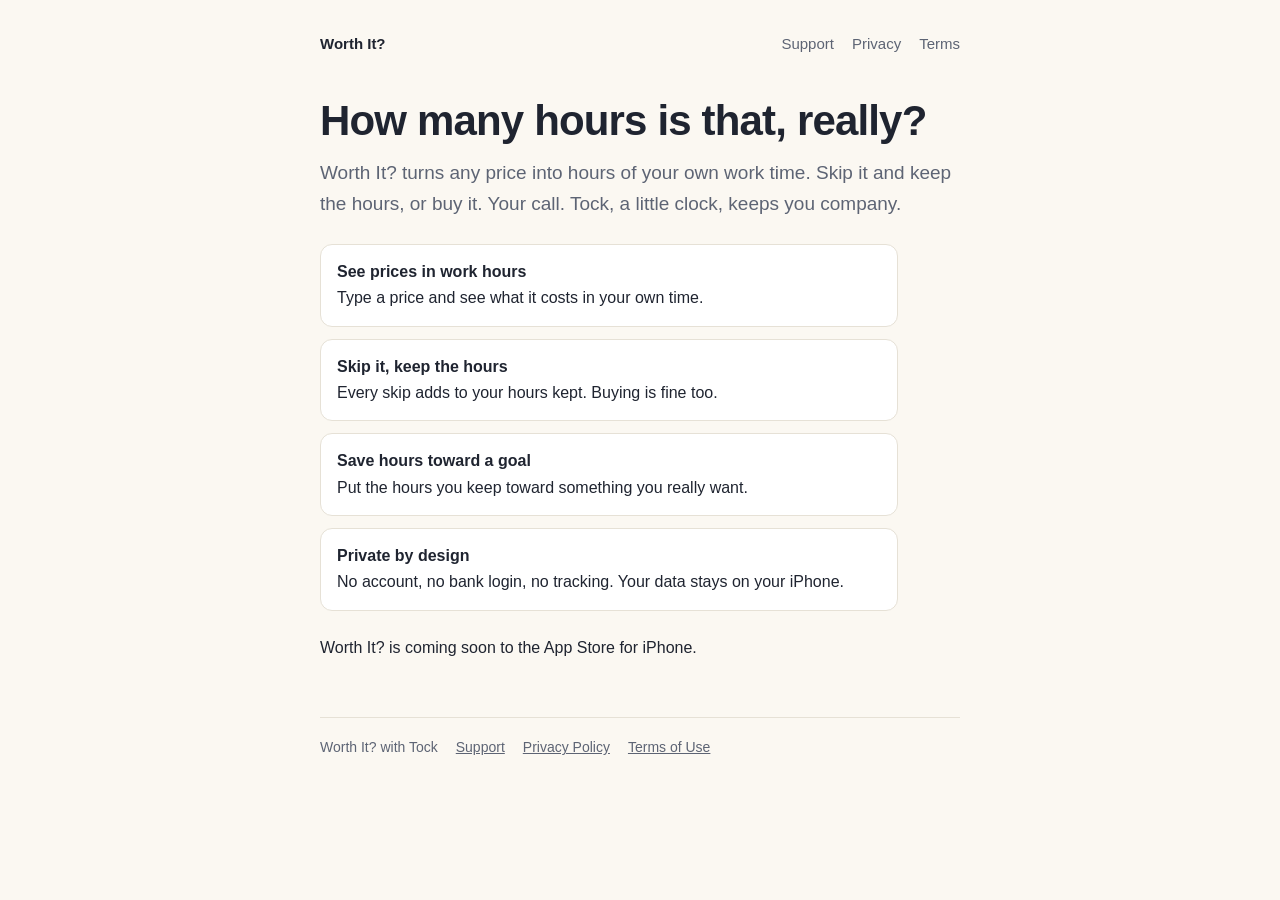
==== index.html @ 9685e4cf "Worth It? site: home, support, privacy and terms Co-Authored-By: Claude Opus 5.5 <noreply@anthropic." ====
<!doctype html>
<html lang="en">
<head>
<meta charset="utf-8">
<meta name="viewport" content="width=device-width, initial-scale=1, viewport-fit=cover">
<title>Worth It? with Tock</title>
<meta name="description" content="Worth It? turns any price into hours of your own work time, so you can decide what's worth it. No account, no tracking.">
<link rel="stylesheet" href="style.css">
</head>
<body>
<div class="wrap">
  <nav>
    <a class="brand" href="./">Worth It?</a>
    <a href="support/">Support</a>
    <a href="privacy/">Privacy</a>
    <a href="terms/">Terms</a>
  </nav>

  <h1>How many hours is that, really?</h1>
  <p class="lede">Worth It? turns any price into hours of your own work time. Skip it and keep the hours, or buy it. Your call. Tock, a little clock, keeps you company.</p>

  <ul class="points">
    <li><strong>See prices in work hours</strong>Type a price and see what it costs in your own time.</li>
    <li><strong>Skip it, keep the hours</strong>Every skip adds to your hours kept. Buying is fine too.</li>
    <li><strong>Save hours toward a goal</strong>Put the hours you keep toward something you really want.</li>
    <li><strong>Private by design</strong>No account, no bank login, no tracking. Your data stays on your iPhone.</li>
  </ul>

  <p>Worth It? is coming soon to the App Store for iPhone.</p>

  <footer>
    <span>Worth It? with Tock</span>
    <a href="support/">Support</a>
    <a href="privacy/">Privacy Policy</a>
    <a href="terms/">Terms of Use</a>
  </footer>
</div>
</body>
</html>
---- style.css ----
:root {
  --bg: #fbf8f2;
  --surface: #ffffff;
  --fg: #1f2430;
  --muted: #5d6474;
  --line: #e6e1d6;
  --accent: #c2410c;
  --accent-text: #9a3412;
  color-scheme: light;
}
@media (prefers-color-scheme: dark) {
  :root {
    --bg: #14161b;
    --surface: #1c1f26;
    --fg: #ebedf2;
    --muted: #a3a9b6;
    --line: #2c303a;
    --accent: #fb923c;
    --accent-text: #fdba74;
    color-scheme: dark;
  }
}
* { box-sizing: border-box; }
body {
  margin: 0;
  background: var(--bg);
  color: var(--fg);
  font: 16px/1.65 -apple-system, BlinkMacSystemFont, "SF Pro Text", "Segoe UI", Roboto, sans-serif;
}
.wrap {
  max-width: 680px;
  margin: 0 auto;
  padding-block: 32px 64px;
  padding-left: max(20px, env(safe-area-inset-left, 0px));
  padding-right: max(20px, env(safe-area-inset-right, 0px));
}
nav { display: flex; flex-wrap: wrap; gap: 6px 18px; align-items: center; margin-bottom: 40px; font-size: 15px; }
nav .brand { font-weight: 700; color: var(--fg); margin-right: auto; text-decoration: none; }
nav a { color: var(--muted); text-decoration: none; }
nav a:hover, nav a[aria-current] { color: var(--accent-text); }
h1 { font: 700 clamp(30px, 6vw, 42px)/1.15 -apple-system, BlinkMacSystemFont, "SF Pro Display", sans-serif; letter-spacing: -0.02em; margin: 0 0 12px; text-wrap: balance; }
h2 { font-size: 20px; margin: 36px 0 8px; }
p, li { max-width: 65ch; }
a { color: var(--accent-text); }
.lede { font-size: 19px; color: var(--muted); margin-top: 0; }
.meta { color: var(--muted); font-size: 14px; }
.card { background: var(--surface); border: 1px solid var(--line); border-radius: 14px; padding: 18px 20px; margin: 20px 0; }
.card p { margin: 6px 0; }
.points { display: grid; gap: 12px; padding: 0; list-style: none; margin: 24px 0; }
.points li { background: var(--surface); border: 1px solid var(--line); border-radius: 12px; padding: 14px 16px; }
.points strong { display: block; }
footer { margin-top: 56px; padding-top: 18px; border-top: 1px solid var(--line); color: var(--muted); font-size: 14px; display: flex; flex-wrap: wrap; gap: 6px 18px; }
footer a { color: var(--muted); }
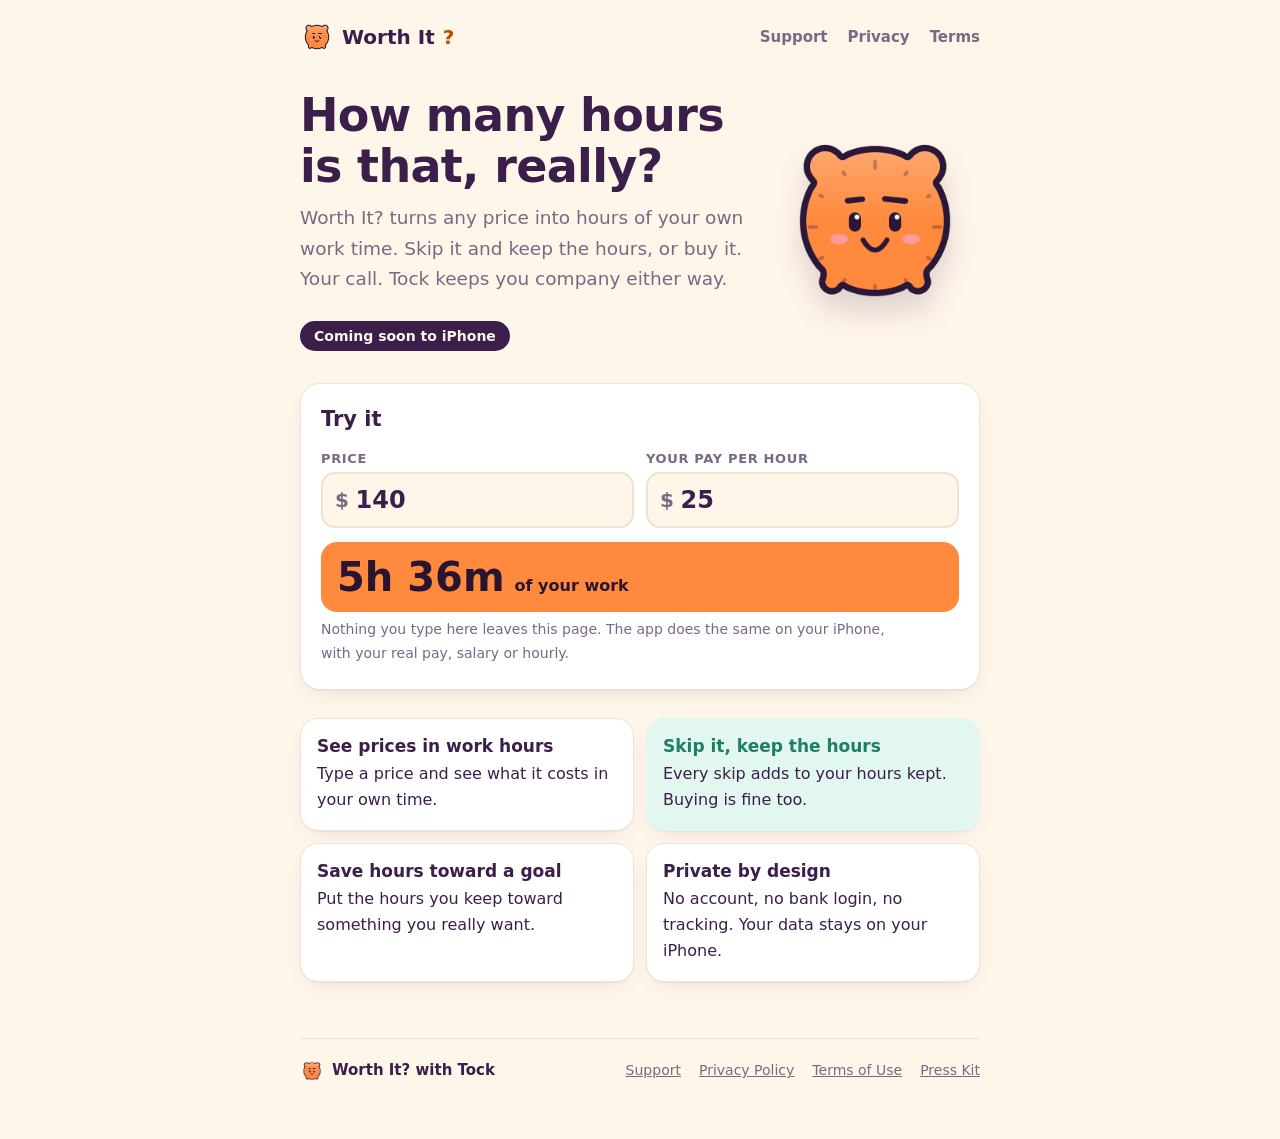
==== commit 91a08971: "Sunny theme, Tock logos, try-it calculator and press kit Co-Authored-By: Claude Opus 5.5 <noreply@an" ====
--- a/index.html
+++ b/index.html
@@ -5,35 +5,81 @@
 <meta name="viewport" content="width=device-width, initial-scale=1, viewport-fit=cover">
 <title>Worth It? with Tock</title>
 <meta name="description" content="Worth It? turns any price into hours of your own work time, so you can decide what's worth it. No account, no tracking.">
+<meta name="theme-color" content="#fff6ea" media="(prefers-color-scheme: light)">
+<meta name="theme-color" content="#1f1626" media="(prefers-color-scheme: dark)">
+<link rel="icon" type="image/png" href="assets/favicon.png">
+<link rel="apple-touch-icon" href="assets/apple-touch-icon.png">
+<meta property="og:title" content="Worth It? with Tock">
+<meta property="og:description" content="See any price in hours of your work. Then decide.">
+<meta property="og:image" content="https://iamvaibhavkhatri.github.io/worthit-app/assets/social.png">
+<meta property="og:url" content="https://iamvaibhavkhatri.github.io/worthit-app/">
+<meta name="twitter:card" content="summary_large_image">
 <link rel="stylesheet" href="style.css">
 </head>
 <body>
 <div class="wrap">
   <nav>
-    <a class="brand" href="./">Worth It?</a>
+    <a class="brand" href="./"><img src="assets/tock.png" alt="">Worth It<span class="q">?</span></a>
     <a href="support/">Support</a>
     <a href="privacy/">Privacy</a>
     <a href="terms/">Terms</a>
   </nav>
 
-  <h1>How many hours is that, really?</h1>
-  <p class="lede">Worth It? turns any price into hours of your own work time. Skip it and keep the hours, or buy it. Your call. Tock, a little clock, keeps you company.</p>
+  <section class="hero">
+    <div>
+      <h1>How many hours is that, really?</h1>
+      <p class="lede">Worth It? turns any price into hours of your own work time. Skip it and keep the hours, or buy it. Your call. Tock keeps you company either way.</p>
+      <span class="soon">Coming soon to iPhone</span>
+    </div>
+    <img class="tock" src="assets/tock.png" alt="Tock, a friendly orange clock with a smile" width="210" height="210">
+  </section>
+
+  <section class="card try" aria-labelledby="try-title">
+    <h2 id="try-title">Try it</h2>
+    <div class="fields">
+      <label for="price">Price
+        <span class="money"><span>$</span><input id="price" inputmode="decimal" autocomplete="off" value="140"></span>
+      </label>
+      <label for="wage">Your pay per hour
+        <span class="money"><span>$</span><input id="wage" inputmode="decimal" autocomplete="off" value="25"></span>
+      </label>
+    </div>
+    <div class="result" aria-live="polite"><strong id="hours">5h 36m</strong><span>of your work</span></div>
+    <p class="hint">Nothing you type here leaves this page. The app does the same on your iPhone, with your real pay, salary or hourly.</p>
+  </section>
 
   <ul class="points">
     <li><strong>See prices in work hours</strong>Type a price and see what it costs in your own time.</li>
-    <li><strong>Skip it, keep the hours</strong>Every skip adds to your hours kept. Buying is fine too.</li>
+    <li class="kept"><strong>Skip it, keep the hours</strong>Every skip adds to your hours kept. Buying is fine too.</li>
     <li><strong>Save hours toward a goal</strong>Put the hours you keep toward something you really want.</li>
     <li><strong>Private by design</strong>No account, no bank login, no tracking. Your data stays on your iPhone.</li>
   </ul>
 
-  <p>Worth It? is coming soon to the App Store for iPhone.</p>
-
   <footer>
-    <span>Worth It? with Tock</span>
+    <span class="sig"><img src="assets/tock.png" alt="">Worth It? with Tock</span>
     <a href="support/">Support</a>
     <a href="privacy/">Privacy Policy</a>
     <a href="terms/">Terms of Use</a>
+    <a href="press/">Press Kit</a>
   </footer>
 </div>
+<script>
+(function () {
+  var price = document.getElementById("price");
+  var wage = document.getElementById("wage");
+  var out = document.getElementById("hours");
+  function num(el) { return parseFloat(String(el.value).replace(/[^0-9.]/g, "")); }
+  function update() {
+    var p = num(price), w = num(wage);
+    if (!(p > 0) || !(w > 0)) { out.textContent = "–"; return; }
+    var mins = Math.round(p / w * 60);
+    var h = Math.floor(mins / 60), m = mins % 60;
+    out.textContent = h === 0 ? m + "m" : (m === 0 ? h + "h" : h + "h " + m + "m");
+  }
+  price.addEventListener("input", update);
+  wage.addEventListener("input", update);
+  update();
+})();
+</script>
 </body>
 </html>
--- a/style.css
+++ b/style.css
@@ -1,53 +1,114 @@
+/* Sunny, Tock's default theme (Core/Palette+Classic.swift). */
 :root {
-  --bg: #fbf8f2;
+  --bg: #fff6ea;
+  --bg-deep: #ffe2c4;
   --surface: #ffffff;
-  --fg: #1f2430;
-  --muted: #5d6474;
-  --line: #e6e1d6;
-  --accent: #c2410c;
-  --accent-text: #9a3412;
+  --ink: #3b1f4a;
+  --muted: #7a6884;
+  --line: #f1e1cf;
+  --primary: #ff8a3d;
+  --on-primary: #2a1530;
+  --primary-text: #bc4b00;
+  --kept: #2ec4a0;
+  --kept-text: #1e7e67;
+  --kept-soft: #e2f7f0;
+  --shadow: 0 1px 0 rgba(59, 31, 74, 0.04), 0 8px 24px -12px rgba(59, 31, 74, 0.18);
+  --round: ui-rounded, "SF Pro Rounded", "Nunito", -apple-system, BlinkMacSystemFont, "Segoe UI", system-ui, sans-serif;
+  --text: -apple-system, BlinkMacSystemFont, "SF Pro Text", "Segoe UI", Roboto, system-ui, sans-serif;
   color-scheme: light;
 }
 @media (prefers-color-scheme: dark) {
   :root {
-    --bg: #14161b;
-    --surface: #1c1f26;
-    --fg: #ebedf2;
-    --muted: #a3a9b6;
-    --line: #2c303a;
-    --accent: #fb923c;
-    --accent-text: #fdba74;
+    --bg: #1f1626;
+    --bg-deep: #2a1d33;
+    --surface: #2d2236;
+    --ink: #f8ecff;
+    --muted: #b7a6c2;
+    --line: #3d2f48;
+    --primary: #ff9a55;
+    --on-primary: #2a1530;
+    --primary-text: #ff9a55;
+    --kept: #4fddb9;
+    --kept-text: #4fddb9;
+    --kept-soft: #1d3a33;
+    --shadow: 0 8px 24px -12px rgba(0, 0, 0, 0.6);
     color-scheme: dark;
   }
 }
 * { box-sizing: border-box; }
+html { -webkit-text-size-adjust: 100%; }
 body {
   margin: 0;
   background: var(--bg);
-  color: var(--fg);
-  font: 16px/1.65 -apple-system, BlinkMacSystemFont, "SF Pro Text", "Segoe UI", Roboto, sans-serif;
+  color: var(--ink);
+  font: 16px/1.65 var(--text);
 }
 .wrap {
-  max-width: 680px;
+  max-width: 720px;
   margin: 0 auto;
-  padding-block: 32px 64px;
+  padding-block: 20px 56px;
   padding-left: max(20px, env(safe-area-inset-left, 0px));
   padding-right: max(20px, env(safe-area-inset-right, 0px));
 }
-nav { display: flex; flex-wrap: wrap; gap: 6px 18px; align-items: center; margin-bottom: 40px; font-size: 15px; }
-nav .brand { font-weight: 700; color: var(--fg); margin-right: auto; text-decoration: none; }
-nav a { color: var(--muted); text-decoration: none; }
-nav a:hover, nav a[aria-current] { color: var(--accent-text); }
-h1 { font: 700 clamp(30px, 6vw, 42px)/1.15 -apple-system, BlinkMacSystemFont, "SF Pro Display", sans-serif; letter-spacing: -0.02em; margin: 0 0 12px; text-wrap: balance; }
-h2 { font-size: 20px; margin: 36px 0 8px; }
+a { color: var(--primary-text); }
+:focus-visible { outline: 3px solid var(--primary); outline-offset: 3px; border-radius: 6px; }
+
+/* Header */
+nav { display: flex; flex-wrap: wrap; align-items: center; gap: 6px 20px; margin-bottom: 36px; font: 600 15px/1 var(--round); }
+.brand { display: inline-flex; align-items: center; gap: 8px; margin-right: auto; color: var(--ink); text-decoration: none; font: 800 20px/1 var(--round); }
+.brand img { width: 34px; height: 34px; }
+.q { color: var(--primary-text); }
+nav a:not(.brand) { color: var(--muted); text-decoration: none; padding: 6px 0; }
+nav a:not(.brand):hover, nav a[aria-current] { color: var(--primary-text); }
+
+/* Type */
+h1, h2, h3 { font-family: var(--round); text-wrap: balance; }
+h1 { font-size: clamp(32px, 7vw, 46px); font-weight: 800; line-height: 1.1; letter-spacing: -0.015em; margin: 0 0 12px; }
+h2 { font-size: 21px; font-weight: 800; margin: 36px 0 6px; }
 p, li { max-width: 65ch; }
-a { color: var(--accent-text); }
-.lede { font-size: 19px; color: var(--muted); margin-top: 0; }
-.meta { color: var(--muted); font-size: 14px; }
-.card { background: var(--surface); border: 1px solid var(--line); border-radius: 14px; padding: 18px 20px; margin: 20px 0; }
+.lede { font-size: 18.5px; color: var(--muted); margin-top: 0; }
+.meta { color: var(--muted); font-size: 14px; margin-top: -4px; }
+
+/* Cards */
+.card { background: var(--surface); border: 1px solid var(--line); border-radius: 20px; padding: 18px 20px; margin: 20px 0; box-shadow: var(--shadow); }
 .card p { margin: 6px 0; }
-.points { display: grid; gap: 12px; padding: 0; list-style: none; margin: 24px 0; }
-.points li { background: var(--surface); border: 1px solid var(--line); border-radius: 12px; padding: 14px 16px; }
-.points strong { display: block; }
-footer { margin-top: 56px; padding-top: 18px; border-top: 1px solid var(--line); color: var(--muted); font-size: 14px; display: flex; flex-wrap: wrap; gap: 6px 18px; }
+
+/* Home hero */
+.hero { display: grid; grid-template-columns: 1fr 210px; gap: 24px; align-items: center; margin-bottom: 8px; }
+.hero > div { min-width: 0; }
+.hero .tock { width: 100%; max-width: 210px; justify-self: center; animation: bob 3.2s ease-in-out infinite; filter: drop-shadow(0 18px 14px rgba(59, 31, 74, 0.16)); }
+@keyframes bob { 0%, 100% { transform: translateY(0) rotate(-2deg); } 50% { transform: translateY(-10px) rotate(2deg); } }
+@media (prefers-reduced-motion: reduce) { .hero .tock { animation: none; } }
+.soon { display: inline-flex; align-items: center; gap: 8px; margin-top: 8px; padding: 8px 14px; border-radius: 999px; background: var(--ink); color: var(--bg); font: 700 14px/1 var(--round); }
+@media (max-width: 560px) {
+  .hero { grid-template-columns: 1fr; }
+  .hero .tock { order: -1; max-width: 150px; }
+}
+
+/* Try it */
+.try { margin-top: 32px; }
+.try h2 { margin-top: 0; }
+.fields { display: grid; grid-template-columns: 1fr 1fr; gap: 12px; margin: 14px 0; }
+.fields label { display: grid; gap: 6px; font: 700 13px/1.2 var(--round); color: var(--muted); text-transform: uppercase; letter-spacing: 0.05em; min-width: 0; }
+.money { display: flex; align-items: center; background: var(--bg); border: 2px solid var(--line); border-radius: 14px; padding: 0 12px; }
+.money:focus-within { border-color: var(--primary); }
+.money span { font: 700 20px/1 var(--round); color: var(--muted); }
+.money input { width: 100%; min-width: 0; border: 0; background: transparent; color: var(--ink); font: 800 24px/1 var(--round); padding: 12px 6px; outline: none; font-variant-numeric: tabular-nums; }
+.result { display: flex; flex-wrap: wrap; align-items: baseline; gap: 4px 10px; padding: 14px 16px; border-radius: 16px; background: var(--primary); color: var(--on-primary); }
+.result strong { font: 800 clamp(30px, 8vw, 40px)/1.05 var(--round); font-variant-numeric: tabular-nums; }
+.result span { font: 600 16px/1.3 var(--round); }
+.hint { color: var(--muted); font-size: 14px; margin: 10px 0 0; }
+
+/* Features */
+.points { display: grid; grid-template-columns: repeat(2, minmax(0, 1fr)); gap: 12px; padding: 0; list-style: none; margin: 28px 0; }
+.points li { background: var(--surface); border: 1px solid var(--line); border-radius: 18px; padding: 16px; box-shadow: var(--shadow); }
+.points strong { display: block; font: 800 17px/1.3 var(--round); margin-bottom: 4px; }
+.points .kept { background: var(--kept-soft); border-color: transparent; }
+.points .kept strong { color: var(--kept-text); }
+@media (max-width: 560px) { .points { grid-template-columns: minmax(0, 1fr); } }
+
+/* Footer */
+footer { margin-top: 56px; padding-top: 20px; border-top: 1px solid var(--line); color: var(--muted); font-size: 14px; display: flex; flex-wrap: wrap; align-items: center; gap: 8px 18px; }
+footer .sig { display: inline-flex; align-items: center; gap: 8px; margin-right: auto; font: 700 15px/1 var(--round); color: var(--ink); }
+footer .sig img { width: 24px; height: 24px; }
 footer a { color: var(--muted); }
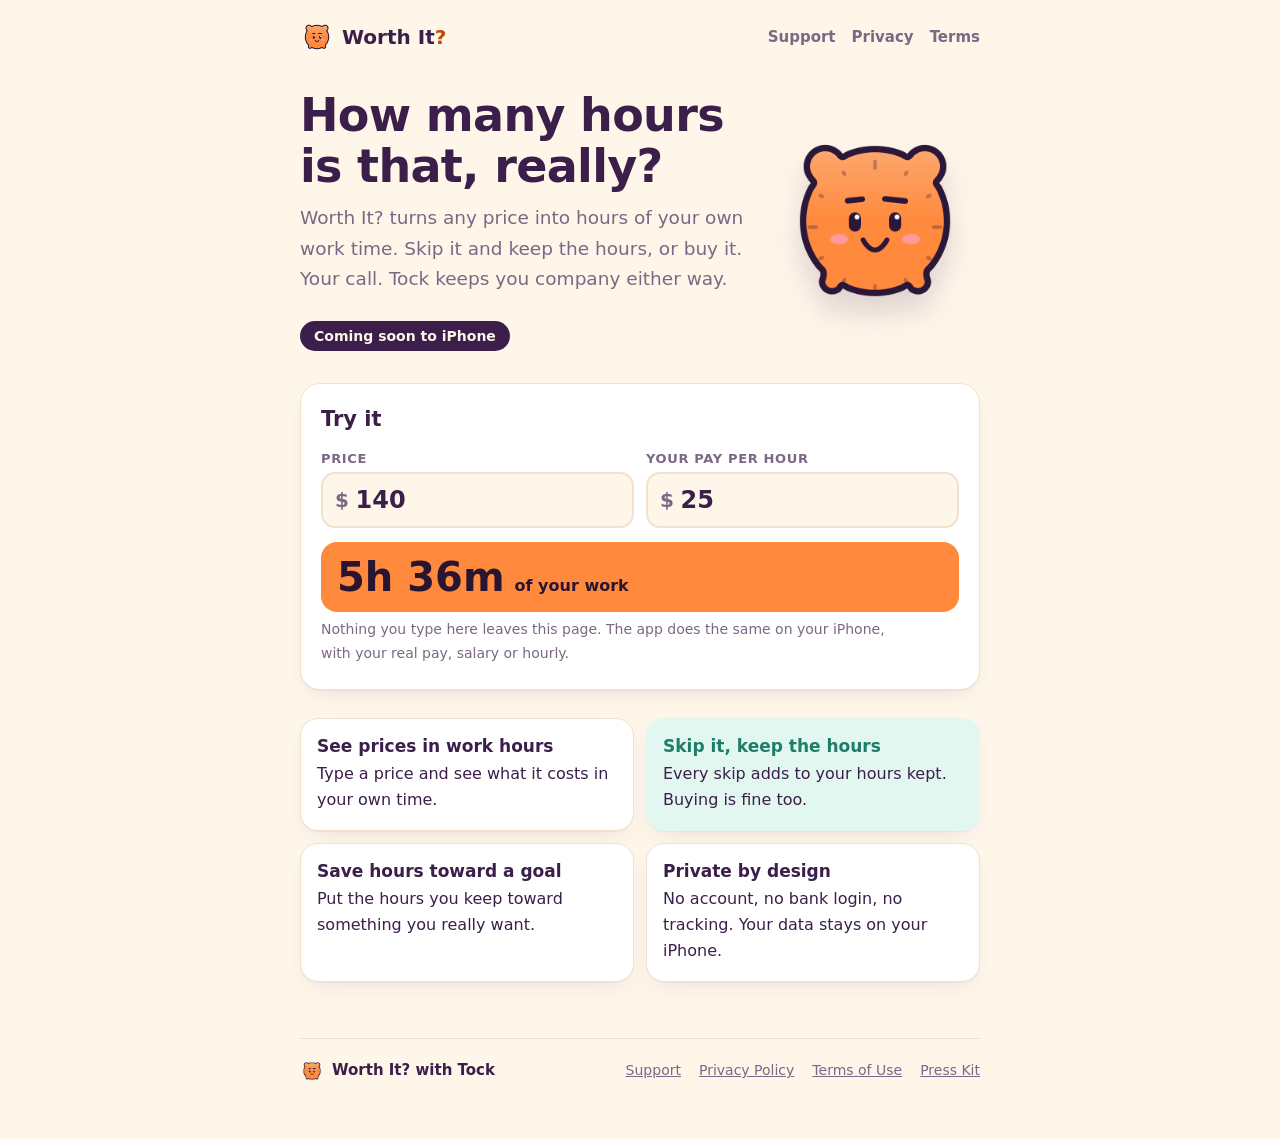
==== commit 59576dce: "Fix logo spacing, Tock shape and nav on phones Co-Authored-By: Claude Opus 5.5 <noreply@anthropic.co" ====
--- a/index.html
+++ b/index.html
@@ -19,7 +19,7 @@
 <body>
 <div class="wrap">
   <nav>
-    <a class="brand" href="./"><img src="assets/tock.png" alt="">Worth It<span class="q">?</span></a>
+    <a class="brand" href="./"><img src="assets/tock.png" alt=""><span>Worth It<span class="q">?</span></span></a>
     <a href="support/">Support</a>
     <a href="privacy/">Privacy</a>
     <a href="terms/">Terms</a>
--- a/style.css
+++ b/style.css
@@ -54,7 +54,7 @@
 :focus-visible { outline: 3px solid var(--primary); outline-offset: 3px; border-radius: 6px; }
 
 /* Header */
-nav { display: flex; flex-wrap: wrap; align-items: center; gap: 6px 20px; margin-bottom: 36px; font: 600 15px/1 var(--round); }
+nav { display: flex; flex-wrap: wrap; align-items: center; gap: 6px 16px; margin-bottom: 36px; font: 600 15px/1 var(--round); }
 .brand { display: inline-flex; align-items: center; gap: 8px; margin-right: auto; color: var(--ink); text-decoration: none; font: 800 20px/1 var(--round); }
 .brand img { width: 34px; height: 34px; }
 .q { color: var(--primary-text); }
@@ -76,13 +76,16 @@
 /* Home hero */
 .hero { display: grid; grid-template-columns: 1fr 210px; gap: 24px; align-items: center; margin-bottom: 8px; }
 .hero > div { min-width: 0; }
-.hero .tock { width: 100%; max-width: 210px; justify-self: center; animation: bob 3.2s ease-in-out infinite; filter: drop-shadow(0 18px 14px rgba(59, 31, 74, 0.16)); }
+.hero .tock { width: 100%; height: auto; max-width: 210px; justify-self: center; animation: bob 3.2s ease-in-out infinite; filter: drop-shadow(0 18px 14px rgba(59, 31, 74, 0.16)); }
 @keyframes bob { 0%, 100% { transform: translateY(0) rotate(-2deg); } 50% { transform: translateY(-10px) rotate(2deg); } }
 @media (prefers-reduced-motion: reduce) { .hero .tock { animation: none; } }
 .soon { display: inline-flex; align-items: center; gap: 8px; margin-top: 8px; padding: 8px 14px; border-radius: 999px; background: var(--ink); color: var(--bg); font: 700 14px/1 var(--round); }
 @media (max-width: 560px) {
   .hero { grid-template-columns: 1fr; }
   .hero .tock { order: -1; max-width: 150px; }
+  nav { font-size: 14px; gap: 6px 12px; }
+  .brand { font-size: 18px; }
+  .brand img { width: 30px; height: 30px; }
 }
 
 /* Try it */
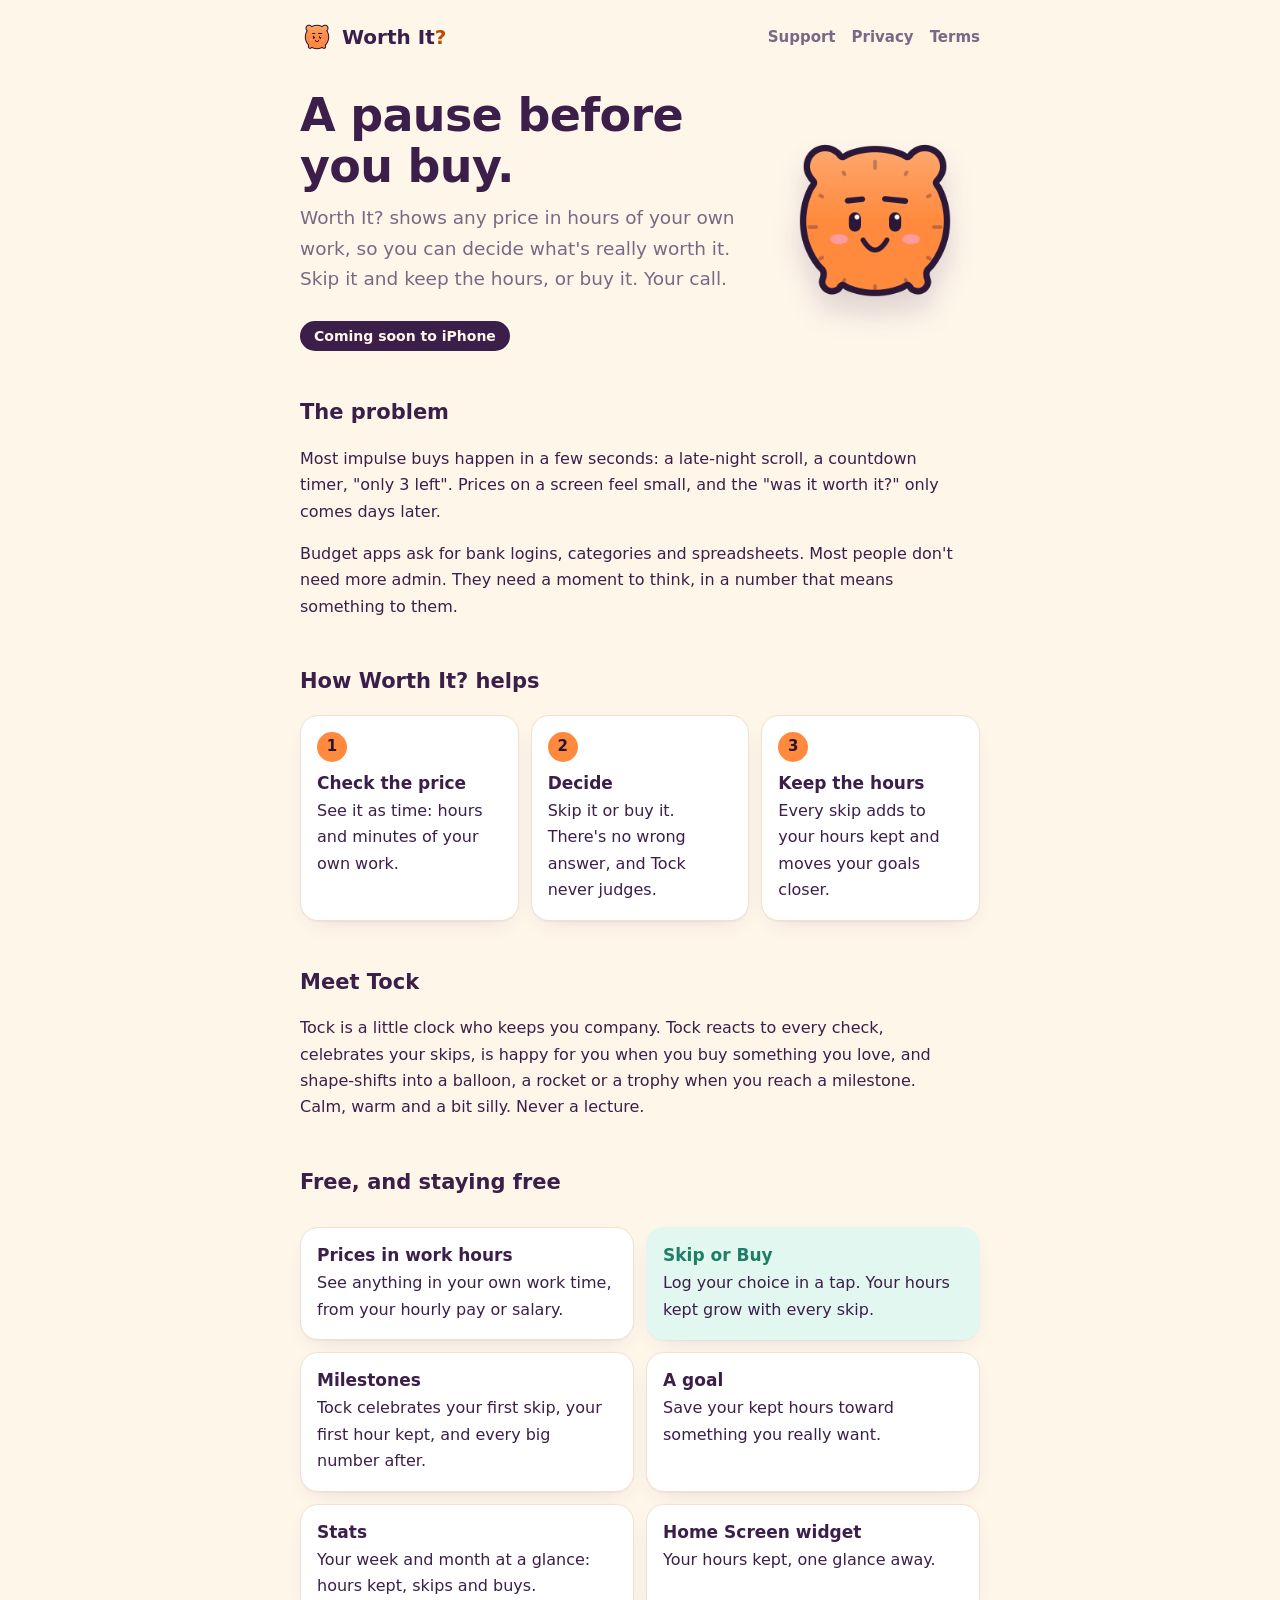
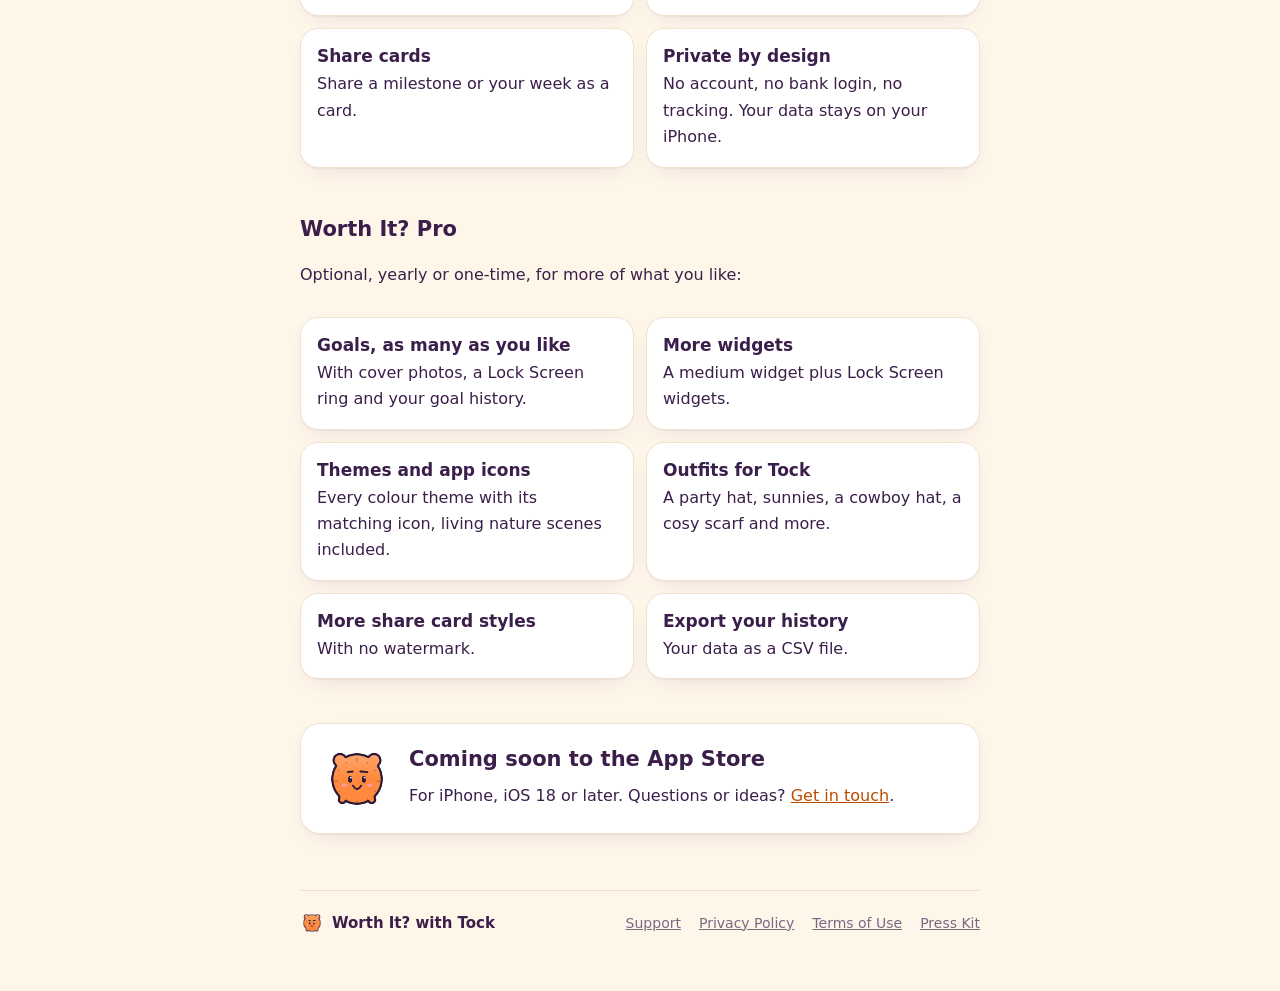
==== commit d95532b8: "Home: drop the calculator; focus on the problem, how it helps, Tock and features Co-Authored-By: Cla" ====
--- a/index.html
+++ b/index.html
@@ -4,7 +4,7 @@
 <meta charset="utf-8">
 <meta name="viewport" content="width=device-width, initial-scale=1, viewport-fit=cover">
 <title>Worth It? with Tock</title>
-<meta name="description" content="Worth It? turns any price into hours of your own work time, so you can decide what's worth it. No account, no tracking.">
+<meta name="description" content="Worth It? helps you pause before you buy. See any price in hours of your own work, skip what isn't worth it, and watch the hours you keep add up. No account, no tracking.">
 <meta name="theme-color" content="#fff6ea" media="(prefers-color-scheme: light)">
 <meta name="theme-color" content="#1f1626" media="(prefers-color-scheme: dark)">
 <link rel="icon" type="image/png" href="assets/favicon.png">
@@ -27,33 +27,67 @@
 
   <section class="hero">
     <div>
-      <h1>How many hours is that, really?</h1>
-      <p class="lede">Worth It? turns any price into hours of your own work time. Skip it and keep the hours, or buy it. Your call. Tock keeps you company either way.</p>
+      <h1>A pause before you buy.</h1>
+      <p class="lede">Worth It? shows any price in hours of your own work, so you can decide what's really worth it. Skip it and keep the hours, or buy it. Your call.</p>
       <span class="soon">Coming soon to iPhone</span>
     </div>
     <img class="tock" src="assets/tock.png" alt="Tock, a friendly orange clock with a smile" width="210" height="210">
   </section>
 
-  <section class="card try" aria-labelledby="try-title">
-    <h2 id="try-title">Try it</h2>
-    <div class="fields">
-      <label for="price">Price
-        <span class="money"><span>$</span><input id="price" inputmode="decimal" autocomplete="off" value="140"></span>
-      </label>
-      <label for="wage">Your pay per hour
-        <span class="money"><span>$</span><input id="wage" inputmode="decimal" autocomplete="off" value="25"></span>
-      </label>
-    </div>
-    <div class="result" aria-live="polite"><strong id="hours">5h 36m</strong><span>of your work</span></div>
-    <p class="hint">Nothing you type here leaves this page. The app does the same on your iPhone, with your real pay, salary or hourly.</p>
+  <section>
+    <h2>The problem</h2>
+    <p>Most impulse buys happen in a few seconds: a late-night scroll, a countdown timer, "only 3 left". Prices on a screen feel small, and the "was it worth it?" only comes days later.</p>
+    <p>Budget apps ask for bank logins, categories and spreadsheets. Most people don't need more admin. They need a moment to think, in a number that means something to them.</p>
   </section>
 
-  <ul class="points">
-    <li><strong>See prices in work hours</strong>Type a price and see what it costs in your own time.</li>
-    <li class="kept"><strong>Skip it, keep the hours</strong>Every skip adds to your hours kept. Buying is fine too.</li>
-    <li><strong>Save hours toward a goal</strong>Put the hours you keep toward something you really want.</li>
-    <li><strong>Private by design</strong>No account, no bank login, no tracking. Your data stays on your iPhone.</li>
-  </ul>
+  <section>
+    <h2>How Worth It? helps</h2>
+    <ol class="steps">
+      <li><strong>Check the price</strong>See it as time: hours and minutes of your own work.</li>
+      <li><strong>Decide</strong>Skip it or buy it. There's no wrong answer, and Tock never judges.</li>
+      <li><strong>Keep the hours</strong>Every skip adds to your hours kept and moves your goals closer.</li>
+    </ol>
+  </section>
+
+  <section>
+    <h2>Meet Tock</h2>
+    <p>Tock is a little clock who keeps you company. Tock reacts to every check, celebrates your skips, is happy for you when you buy something you love, and shape-shifts into a balloon, a rocket or a trophy when you reach a milestone. Calm, warm and a bit silly. Never a lecture.</p>
+  </section>
+
+  <section>
+    <h2>Free, and staying free</h2>
+    <ul class="points">
+      <li><strong>Prices in work hours</strong>See anything in your own work time, from your hourly pay or salary.</li>
+      <li class="kept"><strong>Skip or Buy</strong>Log your choice in a tap. Your hours kept grow with every skip.</li>
+      <li><strong>Milestones</strong>Tock celebrates your first skip, your first hour kept, and every big number after.</li>
+      <li><strong>A goal</strong>Save your kept hours toward something you really want.</li>
+      <li><strong>Stats</strong>Your week and month at a glance: hours kept, skips and buys.</li>
+      <li><strong>Home Screen widget</strong>Your hours kept, one glance away.</li>
+      <li><strong>Share cards</strong>Share a milestone or your week as a card.</li>
+      <li><strong>Private by design</strong>No account, no bank login, no tracking. Your data stays on your iPhone.</li>
+    </ul>
+  </section>
+
+  <section>
+    <h2>Worth It? Pro</h2>
+    <p>Optional, yearly or one-time, for more of what you like:</p>
+    <ul class="points">
+      <li><strong>Goals, as many as you like</strong>With cover photos, a Lock Screen ring and your goal history.</li>
+      <li><strong>More widgets</strong>A medium widget plus Lock Screen widgets.</li>
+      <li><strong>Themes and app icons</strong>Every colour theme with its matching icon, living nature scenes included.</li>
+      <li><strong>Outfits for Tock</strong>A party hat, sunnies, a cowboy hat, a cosy scarf and more.</li>
+      <li><strong>More share card styles</strong>With no watermark.</li>
+      <li><strong>Export your history</strong>Your data as a CSV file.</li>
+    </ul>
+  </section>
+
+  <section class="card closing">
+    <img src="assets/tock.png" alt="" width="72" height="72">
+    <div>
+      <h2>Coming soon to the App Store</h2>
+      <p>For iPhone, iOS 18 or later. Questions or ideas? <a href="support/">Get in touch</a>.</p>
+    </div>
+  </section>
 
   <footer>
     <span class="sig"><img src="assets/tock.png" alt="">Worth It? with Tock</span>
@@ -63,23 +97,5 @@
     <a href="press/">Press Kit</a>
   </footer>
 </div>
-<script>
-(function () {
-  var price = document.getElementById("price");
-  var wage = document.getElementById("wage");
-  var out = document.getElementById("hours");
-  function num(el) { return parseFloat(String(el.value).replace(/[^0-9.]/g, "")); }
-  function update() {
-    var p = num(price), w = num(wage);
-    if (!(p > 0) || !(w > 0)) { out.textContent = "–"; return; }
-    var mins = Math.round(p / w * 60);
-    var h = Math.floor(mins / 60), m = mins % 60;
-    out.textContent = h === 0 ? m + "m" : (m === 0 ? h + "h" : h + "h " + m + "m");
-  }
-  price.addEventListener("input", update);
-  wage.addEventListener("input", update);
-  update();
-})();
-</script>
 </body>
 </html>
--- a/style.css
+++ b/style.css
@@ -88,19 +88,20 @@
   .brand img { width: 30px; height: 30px; }
 }
 
-/* Try it */
-.try { margin-top: 32px; }
-.try h2 { margin-top: 0; }
-.fields { display: grid; grid-template-columns: 1fr 1fr; gap: 12px; margin: 14px 0; }
-.fields label { display: grid; gap: 6px; font: 700 13px/1.2 var(--round); color: var(--muted); text-transform: uppercase; letter-spacing: 0.05em; min-width: 0; }
-.money { display: flex; align-items: center; background: var(--bg); border: 2px solid var(--line); border-radius: 14px; padding: 0 12px; }
-.money:focus-within { border-color: var(--primary); }
-.money span { font: 700 20px/1 var(--round); color: var(--muted); }
-.money input { width: 100%; min-width: 0; border: 0; background: transparent; color: var(--ink); font: 800 24px/1 var(--round); padding: 12px 6px; outline: none; font-variant-numeric: tabular-nums; }
-.result { display: flex; flex-wrap: wrap; align-items: baseline; gap: 4px 10px; padding: 14px 16px; border-radius: 16px; background: var(--primary); color: var(--on-primary); }
-.result strong { font: 800 clamp(30px, 8vw, 40px)/1.05 var(--round); font-variant-numeric: tabular-nums; }
-.result span { font: 600 16px/1.3 var(--round); }
-.hint { color: var(--muted); font-size: 14px; margin: 10px 0 0; }
+/* How it works */
+.steps { list-style: none; counter-reset: step; padding: 0; margin: 16px 0; display: grid; grid-template-columns: repeat(3, minmax(0, 1fr)); gap: 12px; }
+.steps li { counter-increment: step; background: var(--surface); border: 1px solid var(--line); border-radius: 18px; padding: 16px; box-shadow: var(--shadow); }
+.steps li::before { content: counter(step); display: grid; place-items: center; width: 30px; height: 30px; border-radius: 50%; background: var(--primary); color: var(--on-primary); font: 800 15px/1 var(--round); margin-bottom: 10px; }
+.steps strong { display: block; font: 800 17px/1.3 var(--round); margin-bottom: 4px; }
+@media (max-width: 560px) { .steps { grid-template-columns: minmax(0, 1fr); } }
+section > h2 { margin-top: 44px; }
+.points { margin-top: 16px; }
+
+/* Closing */
+.closing { display: flex; align-items: center; gap: 16px; margin-top: 44px; }
+.closing > div { min-width: 0; }
+.closing h2 { margin: 0 0 2px; }
+.closing img { flex: none; width: 72px; height: 72px; }
 
 /* Features */
 .points { display: grid; grid-template-columns: repeat(2, minmax(0, 1fr)); gap: 12px; padding: 0; list-style: none; margin: 28px 0; }
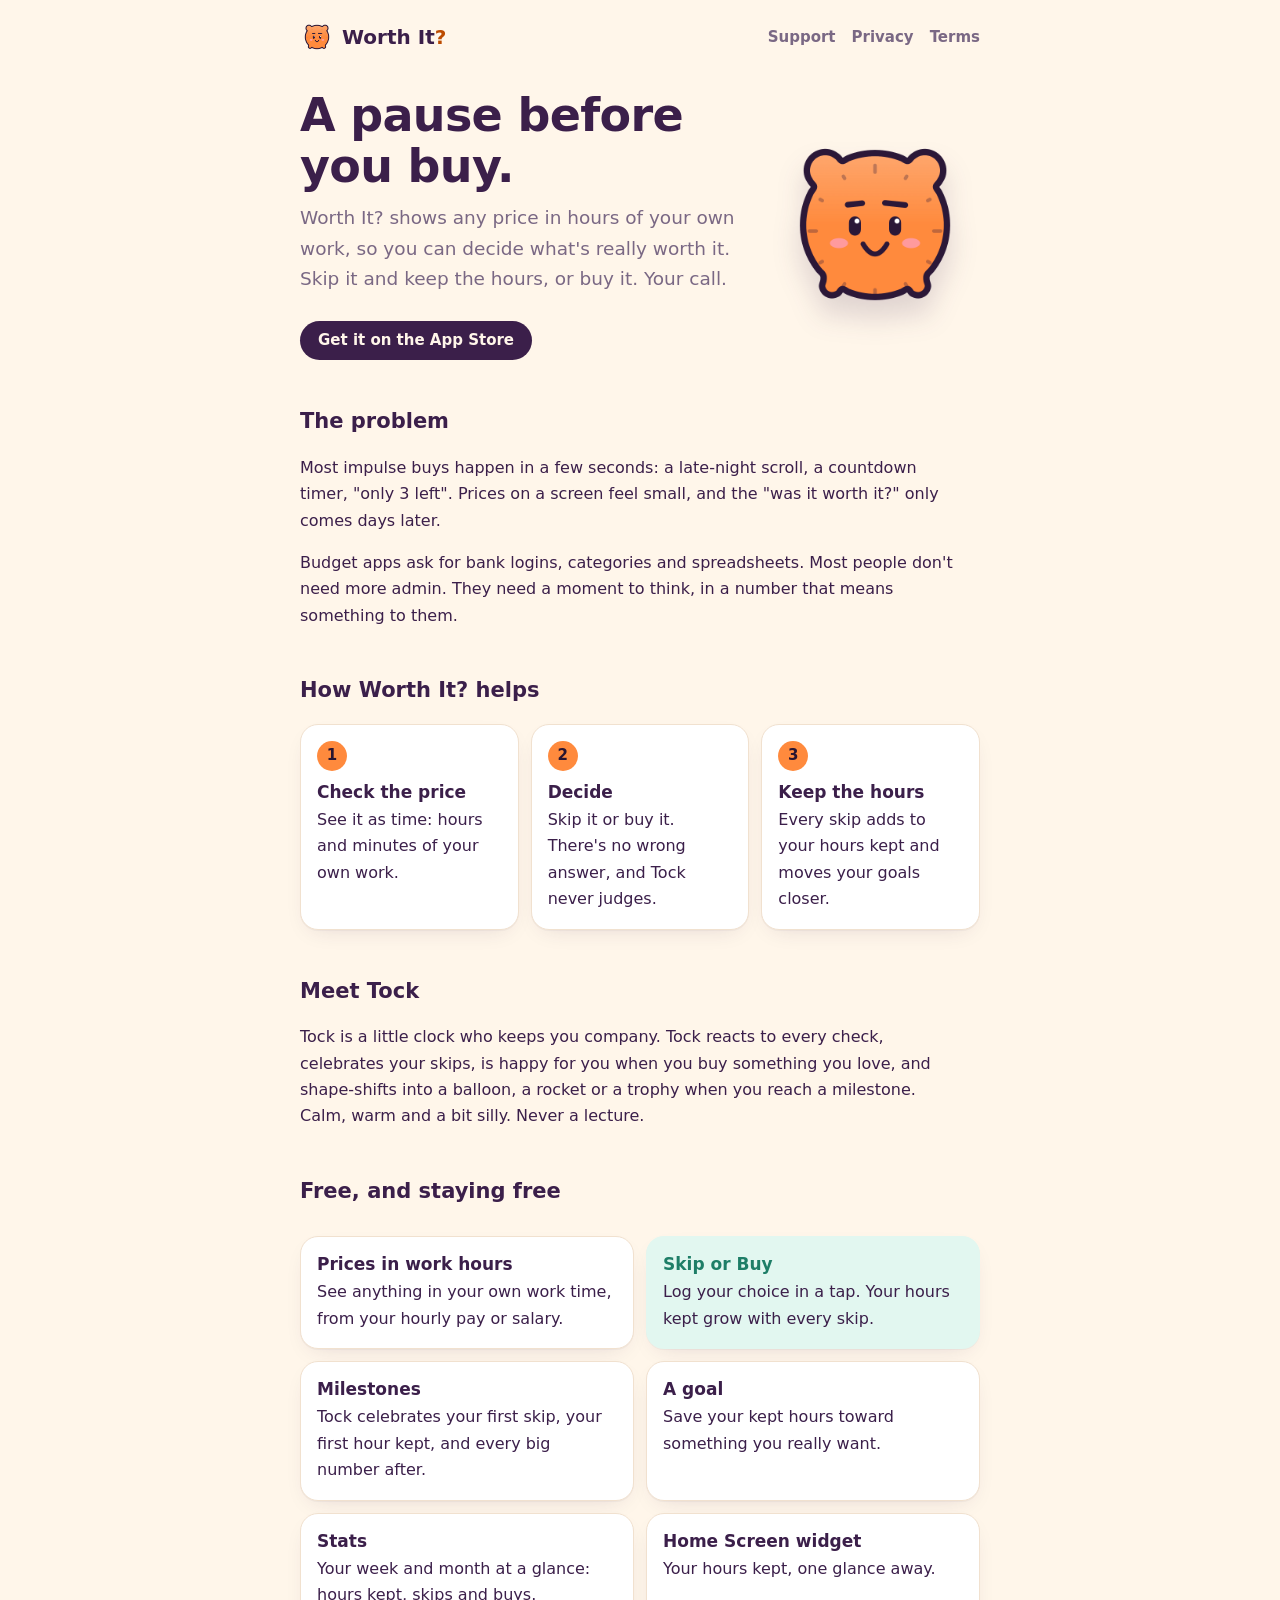
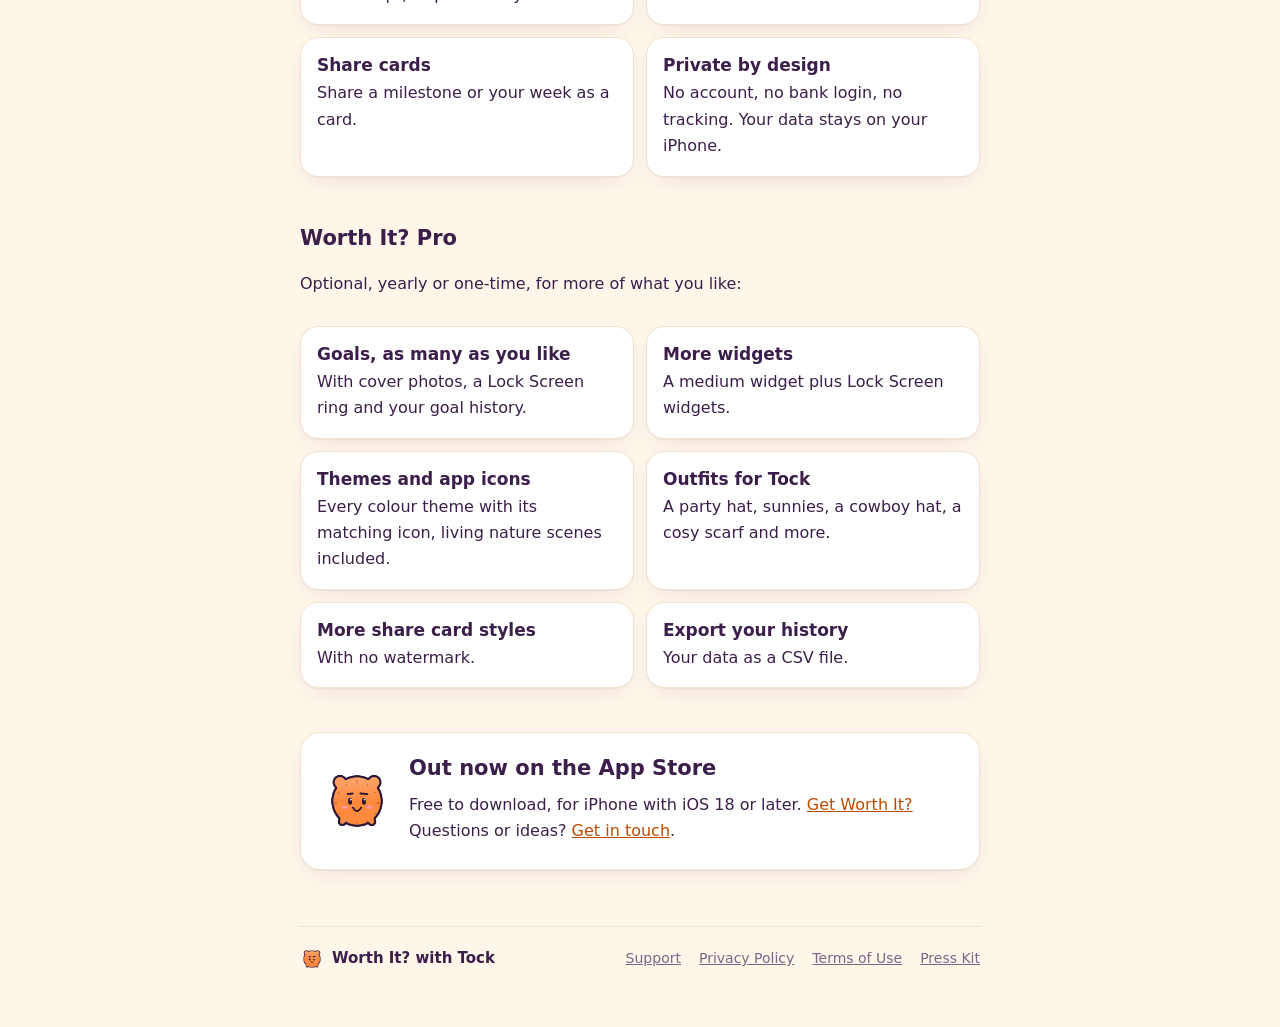
==== commit e3858bba: "Home: link to the App Store now that the app is live Replace both "Coming soon" spots with links to " ====
--- a/index.html
+++ b/index.html
@@ -9,12 +9,13 @@
 <meta name="theme-color" content="#1f1626" media="(prefers-color-scheme: dark)">
 <link rel="icon" type="image/png" href="assets/favicon.png">
 <link rel="apple-touch-icon" href="assets/apple-touch-icon.png">
+<meta name="apple-itunes-app" content="app-id=6837743984">
 <meta property="og:title" content="Worth It? with Tock">
 <meta property="og:description" content="See any price in hours of your work. Then decide.">
 <meta property="og:image" content="https://iamvaibhavkhatri.github.io/worthit-app/assets/social.png">
 <meta property="og:url" content="https://iamvaibhavkhatri.github.io/worthit-app/">
 <meta name="twitter:card" content="summary_large_image">
-<link rel="stylesheet" href="style.css">
+<link rel="stylesheet" href="style.css?v=4">
 </head>
 <body>
 <div class="wrap">
@@ -29,7 +30,7 @@
     <div>
       <h1>A pause before you buy.</h1>
       <p class="lede">Worth It? shows any price in hours of your own work, so you can decide what's really worth it. Skip it and keep the hours, or buy it. Your call.</p>
-      <span class="soon">Coming soon to iPhone</span>
+      <a class="store" href="https://apps.apple.com/app/id6837743984">Get it on the App Store</a>
     </div>
     <img class="tock" src="assets/tock.png" alt="Tock, a friendly orange clock with a smile" width="210" height="210">
   </section>
@@ -84,8 +85,8 @@
   <section class="card closing">
     <img src="assets/tock.png" alt="" width="72" height="72">
     <div>
-      <h2>Coming soon to the App Store</h2>
-      <p>For iPhone, iOS 18 or later. Questions or ideas? <a href="support/">Get in touch</a>.</p>
+      <h2>Out now on the App Store</h2>
+      <p>Free to download, for iPhone with iOS 18 or later. <a href="https://apps.apple.com/app/id6837743984">Get Worth It?</a> Questions or ideas? <a href="support/">Get in touch</a>.</p>
     </div>
   </section>
 
--- a/style.css
+++ b/style.css
@@ -79,7 +79,9 @@
 .hero .tock { width: 100%; height: auto; max-width: 210px; justify-self: center; animation: bob 3.2s ease-in-out infinite; filter: drop-shadow(0 18px 14px rgba(59, 31, 74, 0.16)); }
 @keyframes bob { 0%, 100% { transform: translateY(0) rotate(-2deg); } 50% { transform: translateY(-10px) rotate(2deg); } }
 @media (prefers-reduced-motion: reduce) { .hero .tock { animation: none; } }
-.soon { display: inline-flex; align-items: center; gap: 8px; margin-top: 8px; padding: 8px 14px; border-radius: 999px; background: var(--ink); color: var(--bg); font: 700 14px/1 var(--round); }
+.store { display: inline-flex; align-items: center; gap: 8px; margin-top: 8px; padding: 12px 18px; border-radius: 999px; background: var(--ink); color: var(--bg); font: 700 15px/1 var(--round); text-decoration: none; }
+.store:hover { opacity: 0.88; }
+.store:focus-visible { outline: 3px solid var(--primary); outline-offset: 3px; }
 @media (max-width: 560px) {
   .hero { grid-template-columns: 1fr; }
   .hero .tock { order: -1; max-width: 150px; }
